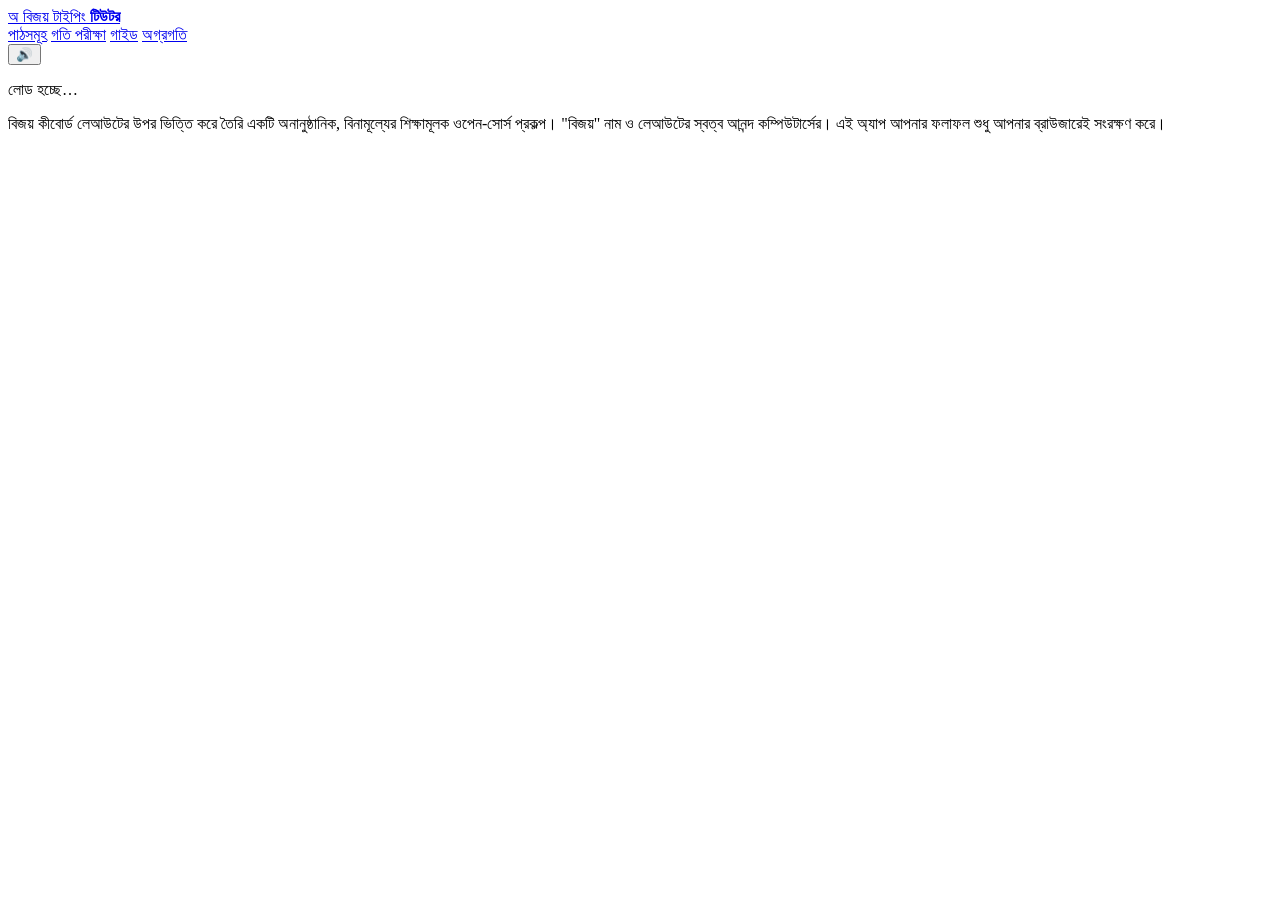
==== index.html @ b21255df "Add files via upload" ====
<!DOCTYPE html>
<html lang="bn">
<head>
  <meta charset="utf-8">
  <meta name="viewport" content="width=device-width, initial-scale=1">
  <title>বিজয় টাইপিং টিউটর — বাংলা টাচ টাইপিং শিখুন</title>
  <meta name="description" content="বিজয় কীবোর্ডে বাংলা টাচ টাইপিং শেখার বিনামূল্যের ওয়েব অ্যাপ: ধাপে ধাপে পাঠ, অনুশীলনী, গতি পরীক্ষা ও সরকারি চাকরির প্রস্তুতি।">
  <meta name="theme-color" content="#2f6fed">
  <link rel="preconnect" href="https://fonts.googleapis.com">
  <link rel="preconnect" href="https://fonts.gstatic.com" crossorigin>
  <link href="https://fonts.googleapis.com/css2?family=Hind+Siliguri:wght@400;500;600;700&family=Noto+Sans+Bengali:wght@400;500;700&display=swap" rel="stylesheet">
  <link rel="stylesheet" href="css/style.css">
</head>
<body>
  <header class="topbar">
    <a class="brand" href="#/" aria-label="হোম">
      <span class="logo">অ</span>
      <span class="brand-text">বিজয় টাইপিং <b>টিউটর</b></span>
    </a>
    <nav class="nav" id="nav">
      <a href="#/" data-nav="home">পাঠসমূহ</a>
      <a href="#/test" data-nav="test">গতি পরীক্ষা</a>
      <a href="#/guide" data-nav="guide">গাইড</a>
      <a href="#/progress" data-nav="progress">অগ্রগতি</a>
    </nav>
    <button class="icon-btn" id="btn-sound" type="button" title="কী-এর শব্দ চালু/বন্ধ" aria-label="শব্দ চালু বা বন্ধ করুন">🔊</button>
  </header>

  <main id="app" class="container" tabindex="-1">
    <p class="loading">লোড হচ্ছে…</p>
  </main>

  <footer class="footer">
    <p>
      বিজয় কীবোর্ড লেআউটের উপর ভিত্তি করে তৈরি একটি অনানুষ্ঠানিক, বিনামূল্যের শিক্ষামূলক ওপেন-সোর্স প্রকল্প।
      "বিজয়" নাম ও লেআউটের স্বত্ব আনন্দ কম্পিউটার্সের। এই অ্যাপ আপনার ফলাফল শুধু আপনার ব্রাউজারেই সংরক্ষণ করে।
    </p>
    <p class="footer-links" id="footer-links"></p>
  </footer>

  <noscript><p style="padding:2rem;text-align:center">এই অ্যাপ চালাতে JavaScript চালু থাকতে হবে।</p></noscript>

  <script src="js/layout.js"></script>
  <script src="js/converter.js"></script>
  <script src="js/words.js"></script>
  <script src="js/passages.js"></script>
  <script src="js/lessons.js"></script>
  <script src="js/app.js"></script>
</body>
</html>
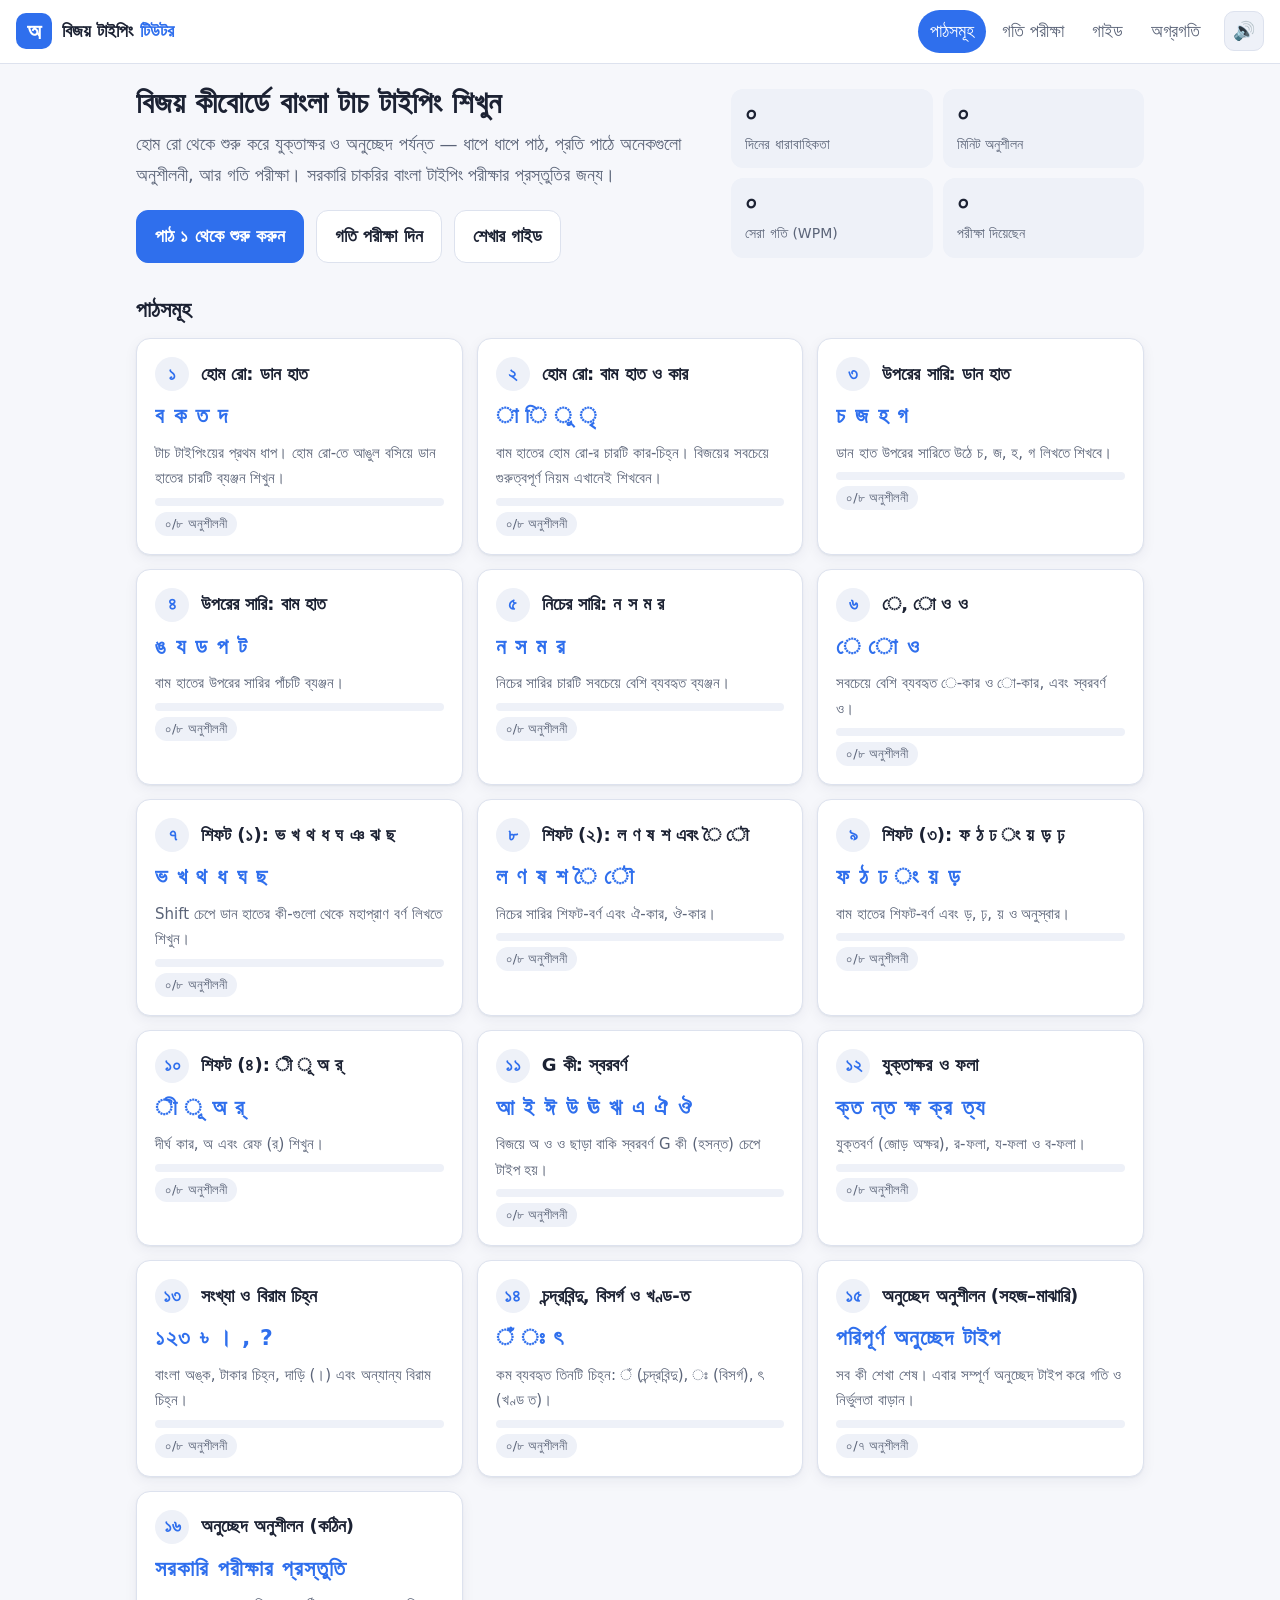
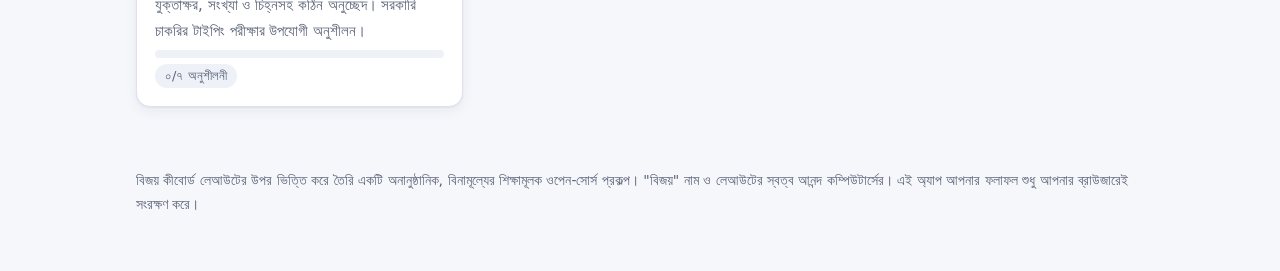
==== commit 10286681: "Add files via upload" ====
--- a/index.html
+++ b/index.html
@@ -9,7 +9,7 @@
   <link rel="preconnect" href="https://fonts.googleapis.com">
   <link rel="preconnect" href="https://fonts.gstatic.com" crossorigin>
   <link href="https://fonts.googleapis.com/css2?family=Hind+Siliguri:wght@400;500;600;700&family=Noto+Sans+Bengali:wght@400;500;700&display=swap" rel="stylesheet">
-  <link rel="stylesheet" href="css/style.css">
+  <link rel="stylesheet" href="style.css">
 </head>
 <body>
   <header class="topbar">
@@ -40,11 +40,11 @@
 
   <noscript><p style="padding:2rem;text-align:center">এই অ্যাপ চালাতে JavaScript চালু থাকতে হবে।</p></noscript>
 
-  <script src="js/layout.js"></script>
-  <script src="js/converter.js"></script>
-  <script src="js/words.js"></script>
-  <script src="js/passages.js"></script>
-  <script src="js/lessons.js"></script>
-  <script src="js/app.js"></script>
+  <script src="layout.js"></script>
+  <script src="converter.js"></script>
+  <script src="words.js"></script>
+  <script src="passages.js"></script>
+  <script src="lessons.js"></script>
+  <script src="app.js"></script>
 </body>
 </html>
--- a/style.css
+++ b/style.css
@@ -0,0 +1,233 @@
+:root {
+  --bg: #f6f7fb;
+  --surface: #ffffff;
+  --surface-2: #eef1f8;
+  --text: #1c2233;
+  --muted: #5b6478;
+  --border: #dde2ee;
+  --primary: #2f6fed;
+  --primary-ink: #ffffff;
+  --good: #1a8a4a;
+  --good-bg: #dff5e7;
+  --bad: #c92a3a;
+  --bad-bg: #fde3e6;
+  --warn: #b36b00;
+  --shadow: 0 1px 2px rgba(20, 30, 60, .06), 0 4px 14px rgba(20, 30, 60, .06);
+  --f5: #fbd5e1; --f4: #fde0c2; --f3: #d3f0d5; --f2: #cfe0fb; --f1: #e3e6ee;
+  --f5-ink: #6e1530; --f4-ink: #70400a; --f3-ink: #174d1f; --f2-ink: #163a78; --f1-ink: #3a4256;
+  --radius: 14px;
+}
+@media (prefers-color-scheme: dark) {
+  :root:not([data-theme="light"]) {
+    --bg: #12151d; --surface: #1b2030; --surface-2: #232a3d; --text: #e8ebf4; --muted: #9aa3b8;
+    --border: #2f3750; --primary: #6b9bff; --primary-ink: #0d1424;
+    --good: #55d68a; --good-bg: #173a27; --bad: #ff7a86; --bad-bg: #432028; --warn: #f0b255;
+    --shadow: 0 1px 2px rgba(0, 0, 0, .4), 0 4px 14px rgba(0, 0, 0, .35);
+    --f5: #5a2538; --f4: #5b3b1b; --f3: #24472b; --f2: #25406e; --f1: #2e3548;
+    --f5-ink: #ffd6e2; --f4-ink: #ffe0bd; --f3-ink: #cdeed2; --f2-ink: #d2e3ff; --f1-ink: #d6dbe8;
+  }
+}
+
+* { box-sizing: border-box; }
+html { -webkit-text-size-adjust: 100%; }
+body {
+  margin: 0; background: var(--bg); color: var(--text);
+  font-family: "Noto Sans Bengali", "Hind Siliguri", "Kalpurush", "Nirmala UI", system-ui, sans-serif;
+  font-size: 18px; line-height: 1.7;
+}
+a { color: var(--primary); }
+button { font: inherit; cursor: pointer; }
+:focus-visible { outline: 3px solid var(--primary); outline-offset: 2px; }
+.container { max-width: 1040px; margin: 0 auto; padding: 20px 16px 48px; outline: none; }
+.loading { text-align: center; color: var(--muted); padding: 48px 0; }
+
+/* top bar */
+.topbar {
+  position: sticky; top: 0; z-index: 20; display: flex; align-items: center; gap: 12px;
+  padding: 10px 16px; background: var(--surface); border-bottom: 1px solid var(--border);
+}
+.brand { display: flex; align-items: center; gap: 10px; text-decoration: none; color: var(--text); font-weight: 600; }
+.logo {
+  display: grid; place-items: center; width: 36px; height: 36px; border-radius: 10px;
+  background: var(--primary); color: var(--primary-ink); font-size: 22px; font-weight: 700;
+}
+.brand-text b { color: var(--primary); }
+.nav { display: flex; gap: 4px; margin-left: auto; flex-wrap: wrap; }
+.nav a { padding: 6px 12px; border-radius: 999px; text-decoration: none; color: var(--muted); font-weight: 500; }
+.nav a:hover { background: var(--surface-2); color: var(--text); }
+.nav a.active { background: var(--primary); color: var(--primary-ink); }
+.icon-btn { border: 1px solid var(--border); background: var(--surface-2); border-radius: 10px; width: 40px; height: 40px; font-size: 18px; }
+@media (max-width: 640px) { .brand-text { display: none; } .nav { margin-left: 0; } }
+
+.footer { max-width: 1040px; margin: 0 auto; padding: 0 16px 40px; color: var(--muted); font-size: 14px; }
+
+/* typography & generic */
+h1 { font-size: 30px; line-height: 1.25; margin: 0 0 8px; }
+h2 { font-size: 22px; margin: 28px 0 10px; }
+h3 { font-size: 18px; margin: 0 0 6px; }
+.lead { color: var(--muted); margin: 0 0 20px; font-size: 18px; }
+.card { background: var(--surface); border: 1px solid var(--border); border-radius: var(--radius); padding: 18px; box-shadow: var(--shadow); }
+.muted { color: var(--muted); }
+.row { display: flex; gap: 12px; flex-wrap: wrap; align-items: center; }
+.spacer { flex: 1; }
+.crumbs { font-size: 14px; color: var(--muted); margin-bottom: 8px; }
+.crumbs a { color: var(--muted); }
+
+.btn {
+  display: inline-flex; align-items: center; gap: 8px; padding: 10px 18px; border-radius: 12px;
+  border: 1px solid var(--border); background: var(--surface); color: var(--text); font-weight: 600; text-decoration: none;
+}
+.btn:hover { background: var(--surface-2); }
+.btn.primary { background: var(--primary); border-color: var(--primary); color: var(--primary-ink); }
+.btn.primary:hover { filter: brightness(1.08); }
+.btn.danger { color: var(--bad); }
+.btn.small { padding: 6px 12px; font-size: 14px; border-radius: 10px; }
+
+/* hero */
+.hero { display: grid; gap: 18px; grid-template-columns: 1.4fr 1fr; align-items: center; margin-bottom: 24px; }
+@media (max-width: 760px) { .hero { grid-template-columns: 1fr; } }
+.stat-grid { display: grid; grid-template-columns: repeat(2, 1fr); gap: 10px; }
+.stat { background: var(--surface-2); border-radius: 12px; padding: 10px 14px; }
+.stat b { display: block; font-size: 24px; line-height: 1.2; }
+.stat span { color: var(--muted); font-size: 14px; }
+
+/* lesson grid */
+.lesson-grid { display: grid; grid-template-columns: repeat(auto-fill, minmax(290px, 1fr)); gap: 14px; }
+.lesson-card { display: flex; flex-direction: column; gap: 6px; text-decoration: none; color: inherit; position: relative; }
+.lesson-card:hover { border-color: var(--primary); }
+.lesson-no {
+  display: inline-grid; place-items: center; width: 34px; height: 34px; border-radius: 50%;
+  background: var(--surface-2); font-weight: 700; color: var(--primary);
+}
+.lesson-card.done .lesson-no { background: var(--good-bg); color: var(--good); }
+.lesson-sub { font-size: 22px; letter-spacing: 1px; color: var(--primary); font-weight: 600; }
+.bar { height: 8px; background: var(--surface-2); border-radius: 99px; overflow: hidden; }
+.bar > i { display: block; height: 100%; background: var(--primary); border-radius: 99px; }
+.badge { display: inline-block; padding: 1px 10px; border-radius: 99px; background: var(--surface-2); color: var(--muted); font-size: 13px; }
+.badge.good { background: var(--good-bg); color: var(--good); }
+.stars { color: #e0a100; letter-spacing: 2px; white-space: nowrap; }
+.stars .off { color: var(--border); }
+
+/* tips list */
+.tips { margin: 0; padding-left: 22px; }
+.tips li { margin-bottom: 8px; }
+.chips { display: flex; flex-wrap: wrap; gap: 8px; margin: 10px 0 0; }
+.chip { font-size: 24px; padding: 2px 14px; border-radius: 10px; background: var(--surface-2); border: 1px solid var(--border); }
+
+/* exercise list */
+.ex-list { display: grid; gap: 10px; }
+.ex-item { display: flex; align-items: center; gap: 12px; padding: 12px 14px; }
+.ex-no { width: 30px; height: 30px; border-radius: 50%; display: grid; place-items: center; background: var(--surface-2); font-weight: 700; flex: none; }
+.ex-item.passed .ex-no { background: var(--good-bg); color: var(--good); }
+.ex-body { flex: 1; min-width: 0; }
+.ex-body small { color: var(--muted); display: block; }
+
+/* typing area */
+.typing-wrap { display: grid; gap: 14px; }
+.hud { display: flex; flex-wrap: wrap; gap: 10px; }
+.hud .stat { min-width: 96px; flex: 1; text-align: center; }
+.hud .stat b { font-size: 22px; }
+.text-box {
+  --tsize: 40px;
+  font-family: "Noto Sans Bengali", "Hind Siliguri", "Kalpurush", "Nirmala UI", "Vrinda", system-ui, sans-serif;
+  font-size: var(--tsize); font-weight: 500; line-height: 1.75; letter-spacing: 0; color: var(--text);
+  padding: 12px 22px; border-radius: var(--radius);
+  background: var(--surface); border: 2px solid var(--border); height: calc(var(--tsize) * 1.75 * 3 + 24px);
+  overflow: hidden; position: relative;
+  user-select: none; word-break: keep-all; overflow-wrap: anywhere; scroll-behavior: smooth;
+  text-rendering: optimizeLegibility;
+}
+@media (max-width: 640px) { .text-box { padding: 10px 14px; } }
+.text-box.active { border-color: var(--primary); }
+.u { border-radius: 6px; padding: 0 1px; white-space: pre-wrap; }
+.u { padding: 2px 1px; }
+.u.done { color: var(--good); }
+.u.fix { color: var(--warn); background: color-mix(in srgb, var(--warn) 14%, transparent); }
+.u.cur { background: var(--primary); color: var(--primary-ink); font-weight: 700; box-shadow: 0 0 0 3px color-mix(in srgb, var(--primary) 35%, transparent); }
+.u.cur.err { background: var(--bad); color: #fff; animation: shake .25s; }
+@keyframes shake { 25% { transform: translateX(-3px); } 75% { transform: translateX(3px); } }
+.start-hint { text-align: center; color: var(--muted); margin: -4px 0 0; min-height: 1.6em; }
+
+.hint-panel { display: flex; gap: 16px; align-items: center; flex-wrap: wrap; padding: 12px 16px; }
+.hint-cur { font-size: 64px; line-height: 1.3; min-width: 110px; text-align: center; font-weight: 600; color: var(--primary); }
+.hint-steps { display: flex; gap: 8px; align-items: center; flex-wrap: wrap; }
+.kcap {
+  display: inline-grid; place-items: center; min-width: 40px; height: 40px; padding: 0 10px; border-radius: 9px;
+  border: 1px solid var(--border); border-bottom-width: 3px; background: var(--surface-2); font-weight: 700; font-size: 18px;
+}
+.kcap.now { background: var(--primary); color: var(--primary-ink); border-color: var(--primary); }
+.kcap.done { opacity: .45; }
+.kcap small { font-weight: 500; font-size: 12px; margin-left: 4px; opacity: .8; }
+.plus { color: var(--muted); }
+.hint-finger { color: var(--muted); font-size: 15px; flex-basis: 100%; }
+
+/* on-screen keyboard */
+.kb { display: grid; gap: 5px; padding: 12px; background: var(--surface); border: 1px solid var(--border); border-radius: var(--radius); user-select: none; }
+.kb-row { display: flex; gap: 5px; }
+.key {
+  position: relative; min-width: 0; height: 66px; border-radius: 8px; border: 1px solid var(--border); border-bottom-width: 3px;
+  background: var(--f1); color: var(--f1-ink); display: grid; place-items: center; font-size: 18px; line-height: 1;
+  transition: transform .06s, background .1s;
+}
+.key.f-5 { background: var(--f5); color: var(--f5-ink); }
+.key.f-4 { background: var(--f4); color: var(--f4-ink); }
+.key.f-3 { background: var(--f3); color: var(--f3-ink); }
+.key.f-2 { background: var(--f2); color: var(--f2-ink); }
+.key.f-1 { background: var(--f1); color: var(--f1-ink); }
+.key.key-gap { background: transparent; border-color: transparent; font-size: 11px; color: var(--muted); }
+.key.mod { background: var(--surface-2); color: var(--muted); font-size: 12px; }
+.key .k-nm { font-weight: 700; font-size: 26px; }
+.key .k-sh { position: absolute; top: 3px; left: 6px; font-size: 17px; font-weight: 600; opacity: .9; }
+.key .k-en { position: absolute; bottom: 2px; right: 5px; font-size: 9px; opacity: .55; font-family: system-ui, sans-serif; }
+.key.is-new { outline: 3px dashed var(--primary); outline-offset: -2px; }
+.key.dim { opacity: .35; }
+.key.target { background: var(--primary) !important; color: var(--primary-ink) !important; border-color: var(--primary); transform: translateY(1px); box-shadow: 0 0 0 4px color-mix(in srgb, var(--primary) 30%, transparent); }
+.key.target-shift { background: var(--primary) !important; color: var(--primary-ink) !important; }
+.key.pressed-ok { background: var(--good) !important; color: #fff !important; }
+.key.pressed-bad { background: var(--bad) !important; color: #fff !important; }
+.kb-compact .key { height: 54px; font-size: 15px; }
+.kb-compact .key .k-nm { font-size: 22px; }
+.kb-compact .key .k-sh { font-size: 15px; }
+@media (max-width: 760px) {
+  .kb { padding: 6px; gap: 3px; } .kb-row { gap: 3px; }
+  .key { height: 44px; font-size: 12px; border-radius: 5px; }
+  .key .k-nm { font-size: 17px; } .key .k-sh { font-size: 11px; top: 1px; left: 3px; } .key .k-en { display: none; }
+}
+.legend { display: flex; flex-wrap: wrap; gap: 8px 14px; font-size: 14px; color: var(--muted); }
+.legend i { display: inline-block; width: 14px; height: 14px; border-radius: 4px; margin-right: 5px; vertical-align: -2px; border: 1px solid var(--border); }
+
+/* result */
+.result { text-align: center; padding: 26px 18px; }
+.result h2 { margin-top: 0; font-size: 28px; }
+.result .big { font-size: 56px; font-weight: 700; color: var(--primary); line-height: 1.1; }
+.result-grid { display: grid; grid-template-columns: repeat(auto-fit, minmax(130px, 1fr)); gap: 10px; margin: 18px 0; }
+.pass { color: var(--good); } .failc { color: var(--bad); }
+.missed { display: flex; gap: 8px; flex-wrap: wrap; justify-content: center; margin-top: 6px; }
+.missed span { background: var(--bad-bg); color: var(--bad); border-radius: 8px; padding: 2px 10px; font-size: 18px; font-weight: 600; }
+
+/* forms */
+.opt-group { display: flex; gap: 8px; flex-wrap: wrap; }
+.opt { padding: 8px 16px; border-radius: 999px; border: 1px solid var(--border); background: var(--surface); font-weight: 600; color: var(--text); }
+.opt[aria-pressed="true"] { background: var(--primary); color: var(--primary-ink); border-color: var(--primary); }
+.field { margin: 18px 0; }
+.field > label, .field > .lbl { display: block; font-weight: 600; margin-bottom: 8px; }
+.check { display: flex; align-items: center; gap: 8px; }
+.check input { width: 18px; height: 18px; }
+
+/* tables */
+table { width: 100%; border-collapse: collapse; }
+th, td { text-align: left; padding: 8px 10px; border-bottom: 1px solid var(--border); }
+th { color: var(--muted); font-weight: 600; font-size: 14px; }
+.table-wrap { overflow-x: auto; }
+.chart { width: 100%; height: 180px; }
+.chart text { fill: var(--muted); font-size: 11px; }
+.chart .bar-r { fill: var(--primary); }
+.chart .grid { stroke: var(--border); }
+
+.notice { padding: 12px 16px; border-radius: 12px; background: color-mix(in srgb, var(--warn) 14%, var(--surface)); border: 1px solid color-mix(in srgb, var(--warn) 40%, var(--border)); }
+.guide-box code, code.k { background: var(--surface-2); padding: 1px 7px; border-radius: 6px; font-size: .92em; }
+.rule-table td:first-child { font-size: 22px; white-space: nowrap; }
+.hidden { display: none !important; }
+.sr-only { position: absolute; width: 1px; height: 1px; overflow: hidden; clip: rect(0 0 0 0); }
+@media (prefers-reduced-motion: reduce) { * { animation: none !important; transition: none !important; scroll-behavior: auto !important; } }
+@media print { .topbar, .footer { display: none; } }
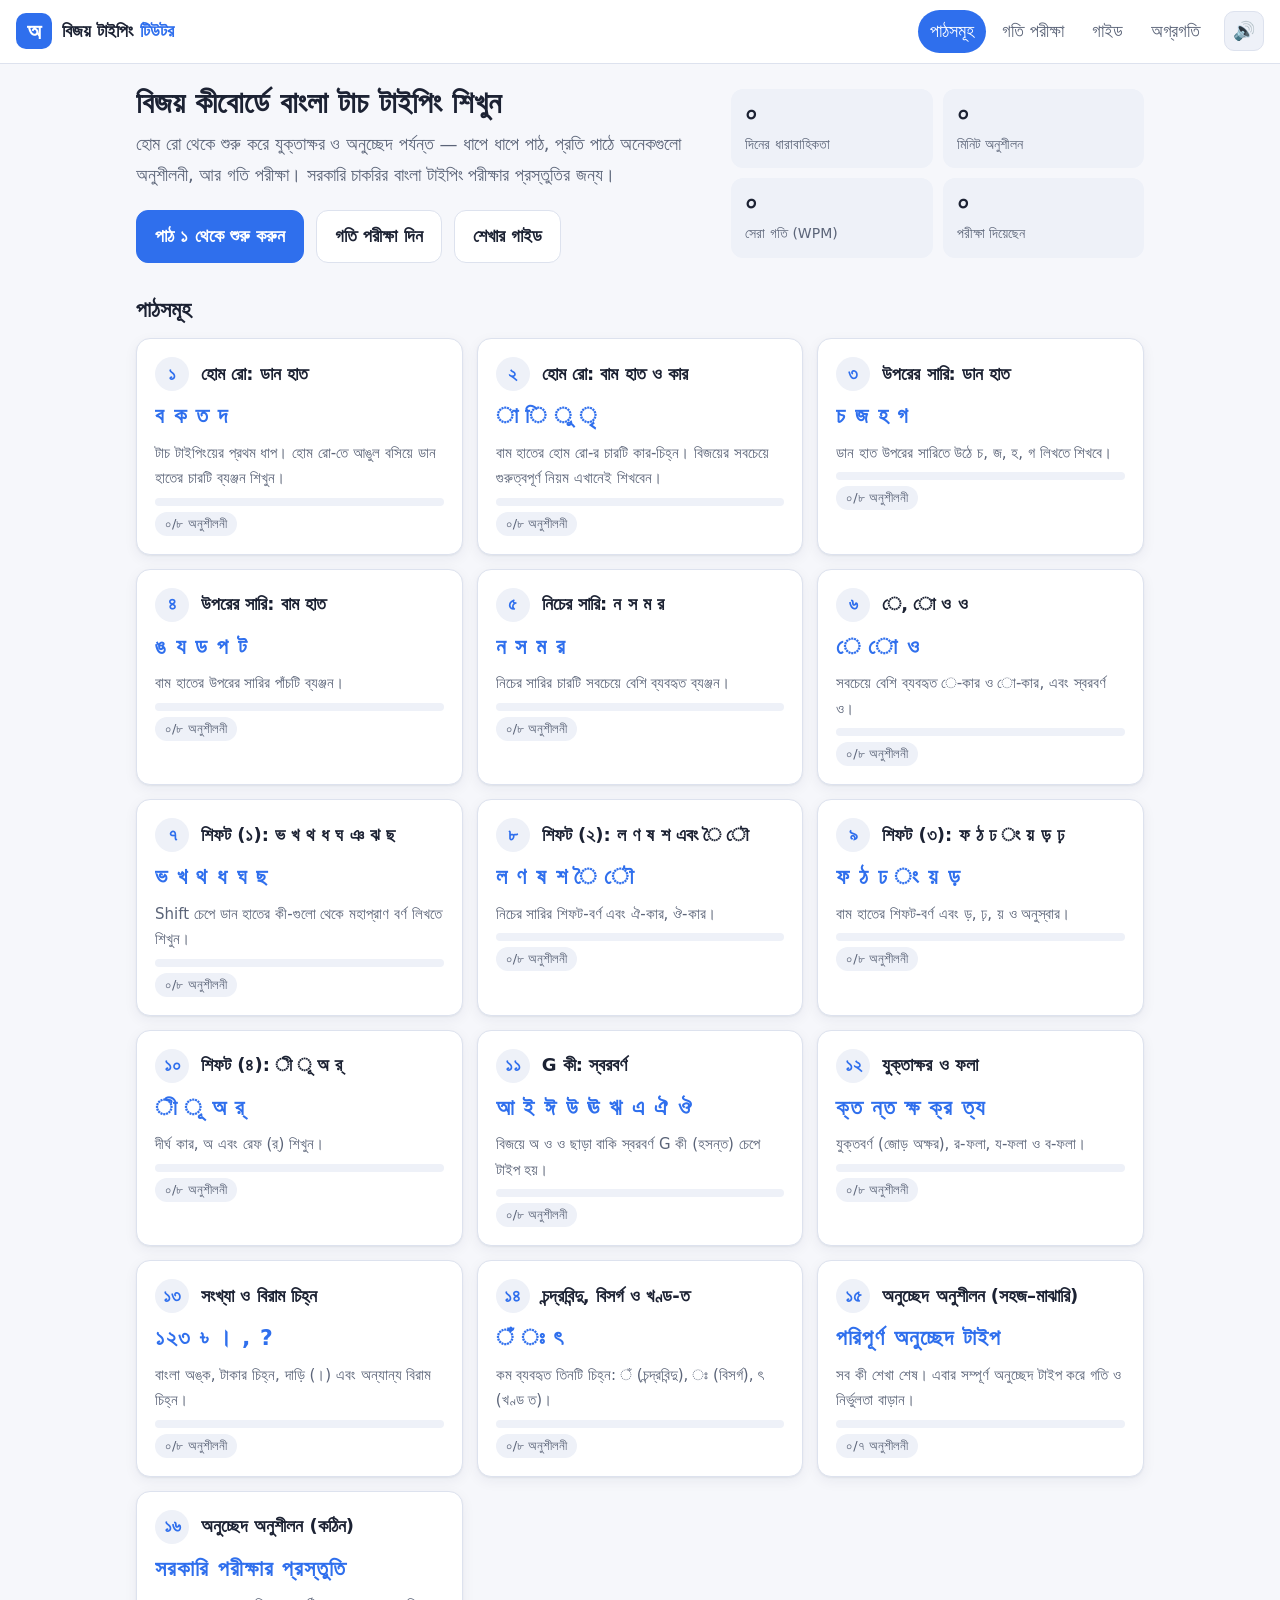
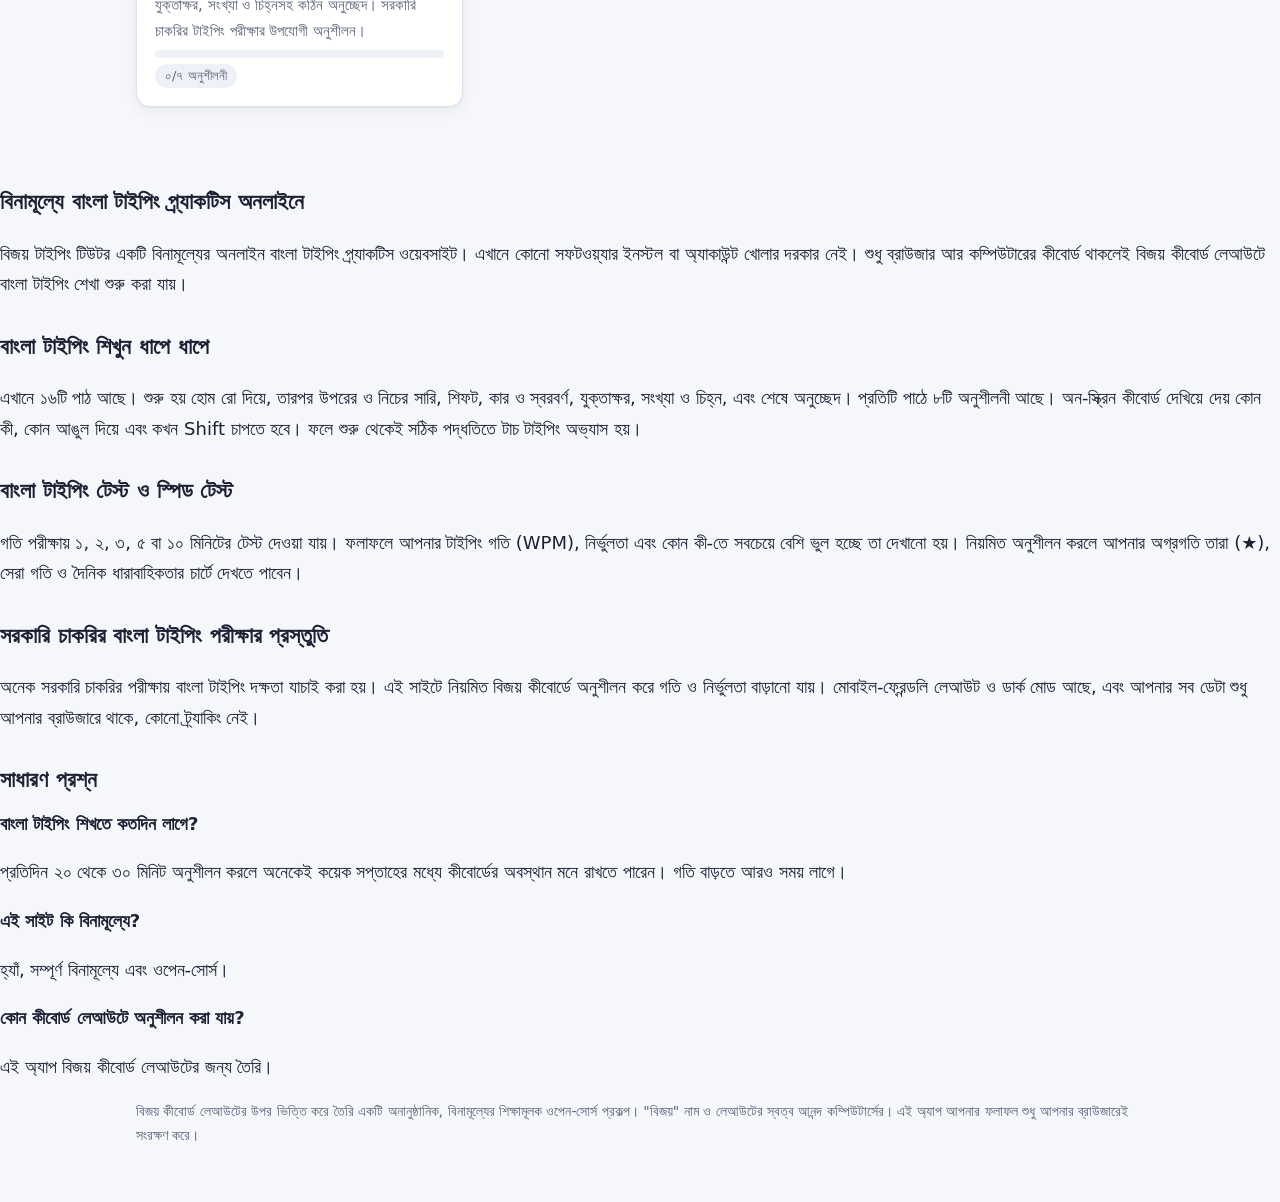
==== commit e6421d95: "Add files via upload" ====
--- a/index.html
+++ b/index.html
@@ -3,9 +3,39 @@
 <head>
   <meta charset="utf-8">
   <meta name="viewport" content="width=device-width, initial-scale=1">
-  <title>বিজয় টাইপিং টিউটর — বাংলা টাচ টাইপিং শিখুন</title>
-  <meta name="description" content="বিজয় কীবোর্ডে বাংলা টাচ টাইপিং শেখার বিনামূল্যের ওয়েব অ্যাপ: ধাপে ধাপে পাঠ, অনুশীলনী, গতি পরীক্ষা ও সরকারি চাকরির প্রস্তুতি।">
+  <title>বাংলা টাইপিং প্র্যাকটিস ও টেস্ট — বিজয় টাইপিং টিউটর (বিনামূল্যে)</title>
+  <meta name="description" content="বিনামূল্যে বাংলা টাইপিং প্র্যাকটিস ও টাইপিং স্পিড টেস্ট। বিজয় কীবোর্ডে ধাপে ধাপে পাঠ, WPM পরীক্ষা ও সরকারি চাকরির বাংলা টাইপিং পরীক্ষার প্রস্তুতি। Bangla typing practice & test online.">
+  <meta name="keywords" content="বাংলা টাইপিং, বাংলা টাইপিং প্র্যাকটিস, বাংলা টাইপিং টেস্ট, বিজয় টাইপিং, bangla typing practice, bangla typing test, bijoy typing">
   <meta name="theme-color" content="#2f6fed">
+  <link rel="canonical" href="https://ismail-shikder.github.io/Bangla-touch-typing/">
+
+  <!-- Open Graph (Facebook/WhatsApp share) -->
+  <meta property="og:type" content="website">
+  <meta property="og:title" content="বাংলা টাইপিং প্র্যাকটিস ও টেস্ট — বিজয় টাইপিং টিউটর">
+  <meta property="og:description" content="বিনামূল্যে বিজয় কীবোর্ডে বাংলা টাইপিং শিখুন, গতি পরীক্ষা দিন।">
+  <meta property="og:url" content="https://ismail-shikder.github.io/Bangla-touch-typing/">
+  <meta property="og:locale" content="bn_BD">
+
+  <!-- Google Search Console verification: paste the meta tag Google gives you here -->
+  <!-- <meta name="google-site-verification" content="XXXXXXXX"> -->
+
+  <script type="application/ld+json">
+  {
+    "@context": "https://schema.org",
+    "@type": "WebApplication",
+    "name": "বিজয় টাইপিং টিউটর",
+    "alternateName": "Bijoy Typing Tutor",
+    "url": "https://ismail-shikder.github.io/Bangla-touch-typing/",
+    "applicationCategory": "EducationalApplication",
+    "operatingSystem": "Any (web browser)",
+    "inLanguage": "bn",
+    "isAccessibleForFree": true,
+    "offers": { "@type": "Offer", "price": "0", "priceCurrency": "BDT" },
+    "author": { "@type": "Person", "name": "Ismail Shikder" },
+    "description": "বিজয় কীবোর্ডে বাংলা টাচ টাইপিং শেখার বিনামূল্যের ওয়েব অ্যাপ।"
+  }
+  </script>
+
   <link rel="preconnect" href="https://fonts.googleapis.com">
   <link rel="preconnect" href="https://fonts.gstatic.com" crossorigin>
   <link href="https://fonts.googleapis.com/css2?family=Hind+Siliguri:wght@400;500;600;700&family=Noto+Sans+Bengali:wght@400;500;700&display=swap" rel="stylesheet">
@@ -27,8 +57,49 @@
   </header>
 
   <main id="app" class="container" tabindex="-1">
+    <h1>বাংলা টাইপিং প্র্যাকটিস — বিজয় টাইপিং টিউটর</h1>
     <p class="loading">লোড হচ্ছে…</p>
   </main>
+
+  <!-- Crawlable text content: Google needs real text, not only JavaScript -->
+  <section class="seo-content" aria-label="বাংলা টাইপিং সম্পর্কে">
+    <h2>বিনামূল্যে বাংলা টাইপিং প্র্যাকটিস অনলাইনে</h2>
+    <p>
+      বিজয় টাইপিং টিউটর একটি বিনামূল্যের অনলাইন বাংলা টাইপিং প্র্যাকটিস ওয়েবসাইট। এখানে কোনো সফটওয়্যার
+      ইনস্টল বা অ্যাকাউন্ট খোলার দরকার নেই। শুধু ব্রাউজার আর কম্পিউটারের কীবোর্ড থাকলেই বিজয় কীবোর্ড
+      লেআউটে বাংলা টাইপিং শেখা শুরু করা যায়।
+    </p>
+
+    <h2>বাংলা টাইপিং শিখুন ধাপে ধাপে</h2>
+    <p>
+      এখানে ১৬টি পাঠ আছে। শুরু হয় হোম রো দিয়ে, তারপর উপরের ও নিচের সারি, শিফট, কার ও স্বরবর্ণ,
+      যুক্তাক্ষর, সংখ্যা ও চিহ্ন, এবং শেষে অনুচ্ছেদ। প্রতিটি পাঠে ৮টি অনুশীলনী আছে। অন-স্ক্রিন
+      কীবোর্ড দেখিয়ে দেয় কোন কী, কোন আঙুল দিয়ে এবং কখন Shift চাপতে হবে। ফলে শুরু থেকেই সঠিক
+      পদ্ধতিতে টাচ টাইপিং অভ্যাস হয়।
+    </p>
+
+    <h2>বাংলা টাইপিং টেস্ট ও স্পিড টেস্ট</h2>
+    <p>
+      গতি পরীক্ষায় ১, ২, ৩, ৫ বা ১০ মিনিটের টেস্ট দেওয়া যায়। ফলাফলে আপনার টাইপিং গতি (WPM),
+      নির্ভুলতা এবং কোন কী-তে সবচেয়ে বেশি ভুল হচ্ছে তা দেখানো হয়। নিয়মিত অনুশীলন করলে আপনার
+      অগ্রগতি তারা (★), সেরা গতি ও দৈনিক ধারাবাহিকতার চার্টে দেখতে পাবেন।
+    </p>
+
+    <h2>সরকারি চাকরির বাংলা টাইপিং পরীক্ষার প্রস্তুতি</h2>
+    <p>
+      অনেক সরকারি চাকরির পরীক্ষায় বাংলা টাইপিং দক্ষতা যাচাই করা হয়। এই সাইটে নিয়মিত বিজয়
+      কীবোর্ডে অনুশীলন করে গতি ও নির্ভুলতা বাড়ানো যায়। মোবাইল-ফ্রেন্ডলি লেআউট ও ডার্ক মোড আছে,
+      এবং আপনার সব ডেটা শুধু আপনার ব্রাউজারে থাকে, কোনো ট্র্যাকিং নেই।
+    </p>
+
+    <h2>সাধারণ প্রশ্ন</h2>
+    <h3>বাংলা টাইপিং শিখতে কতদিন লাগে?</h3>
+    <p>প্রতিদিন ২০ থেকে ৩০ মিনিট অনুশীলন করলে অনেকেই কয়েক সপ্তাহের মধ্যে কীবোর্ডের অবস্থান মনে রাখতে পারেন। গতি বাড়তে আরও সময় লাগে।</p>
+    <h3>এই সাইট কি বিনামূল্যে?</h3>
+    <p>হ্যাঁ, সম্পূর্ণ বিনামূল্যে এবং ওপেন-সোর্স।</p>
+    <h3>কোন কীবোর্ড লেআউটে অনুশীলন করা যায়?</h3>
+    <p>এই অ্যাপ বিজয় কীবোর্ড লেআউটের জন্য তৈরি।</p>
+  </section>
 
   <footer class="footer">
     <p>
